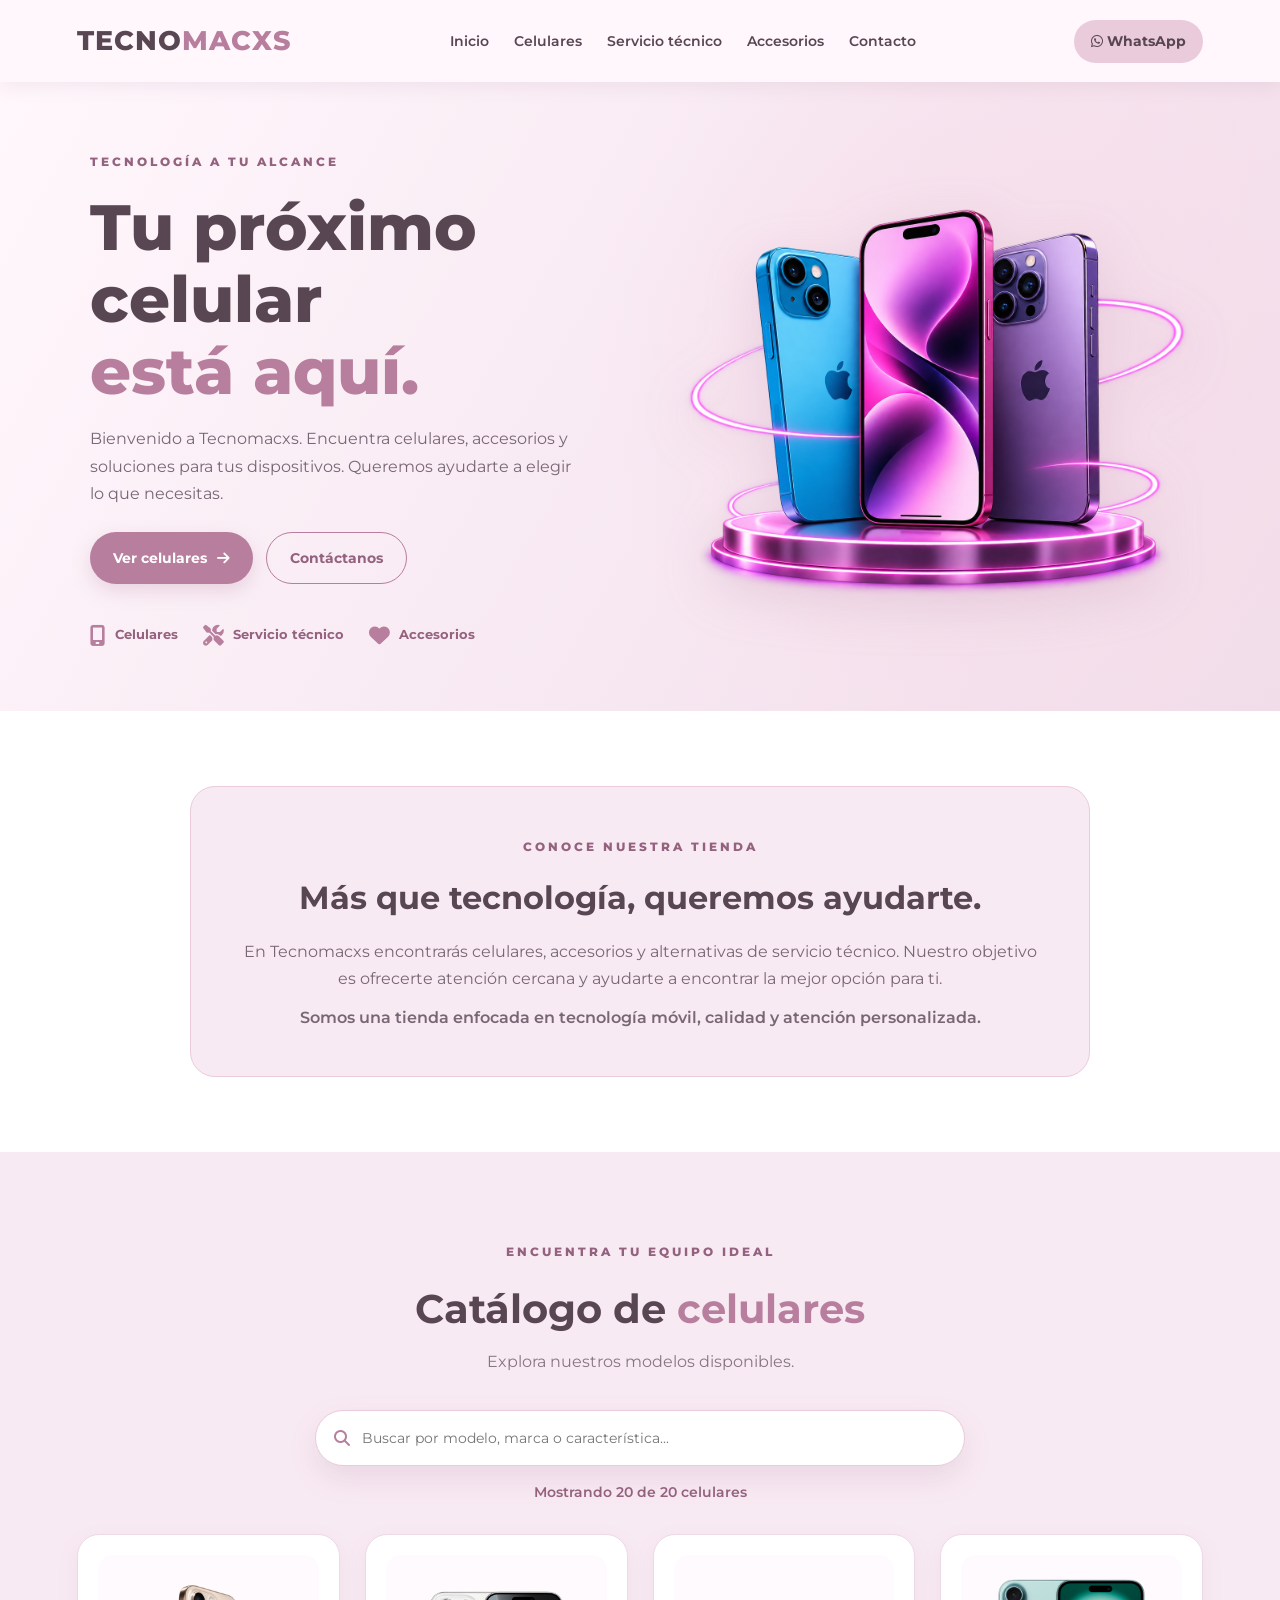
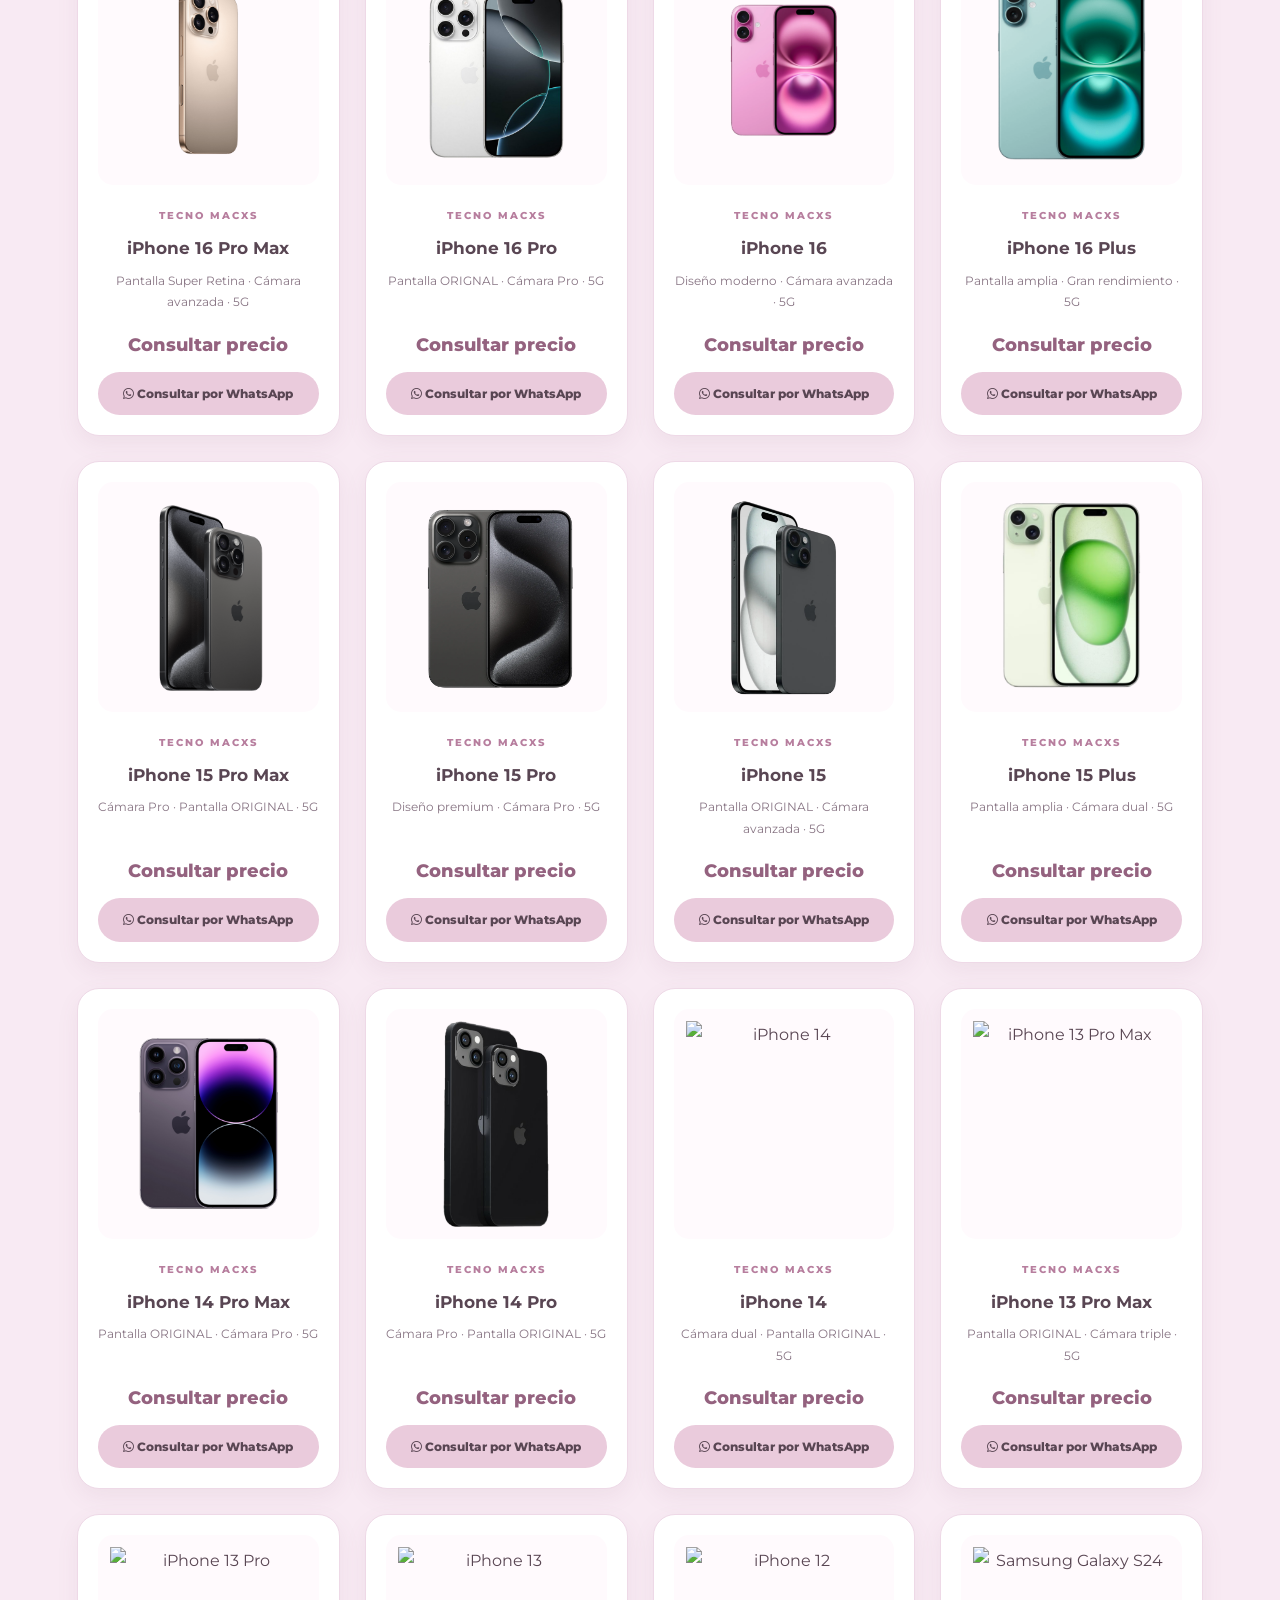
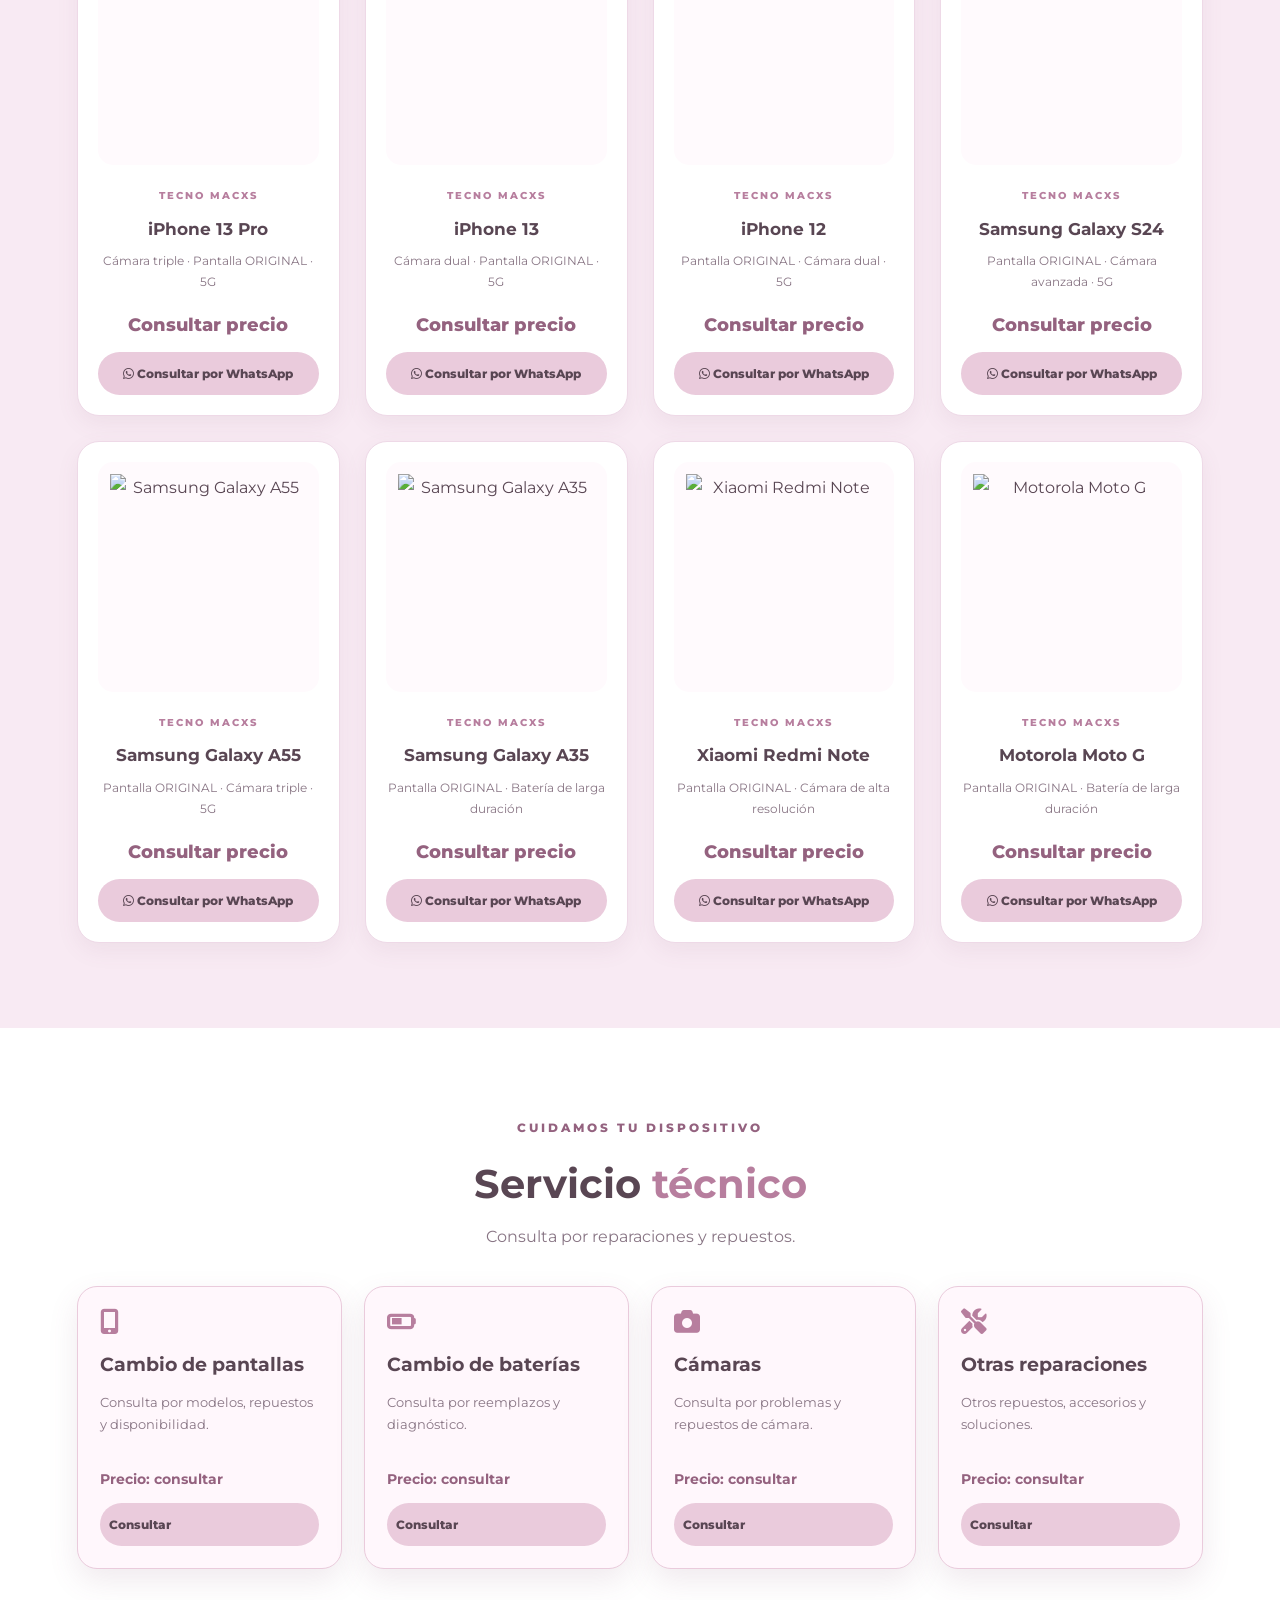
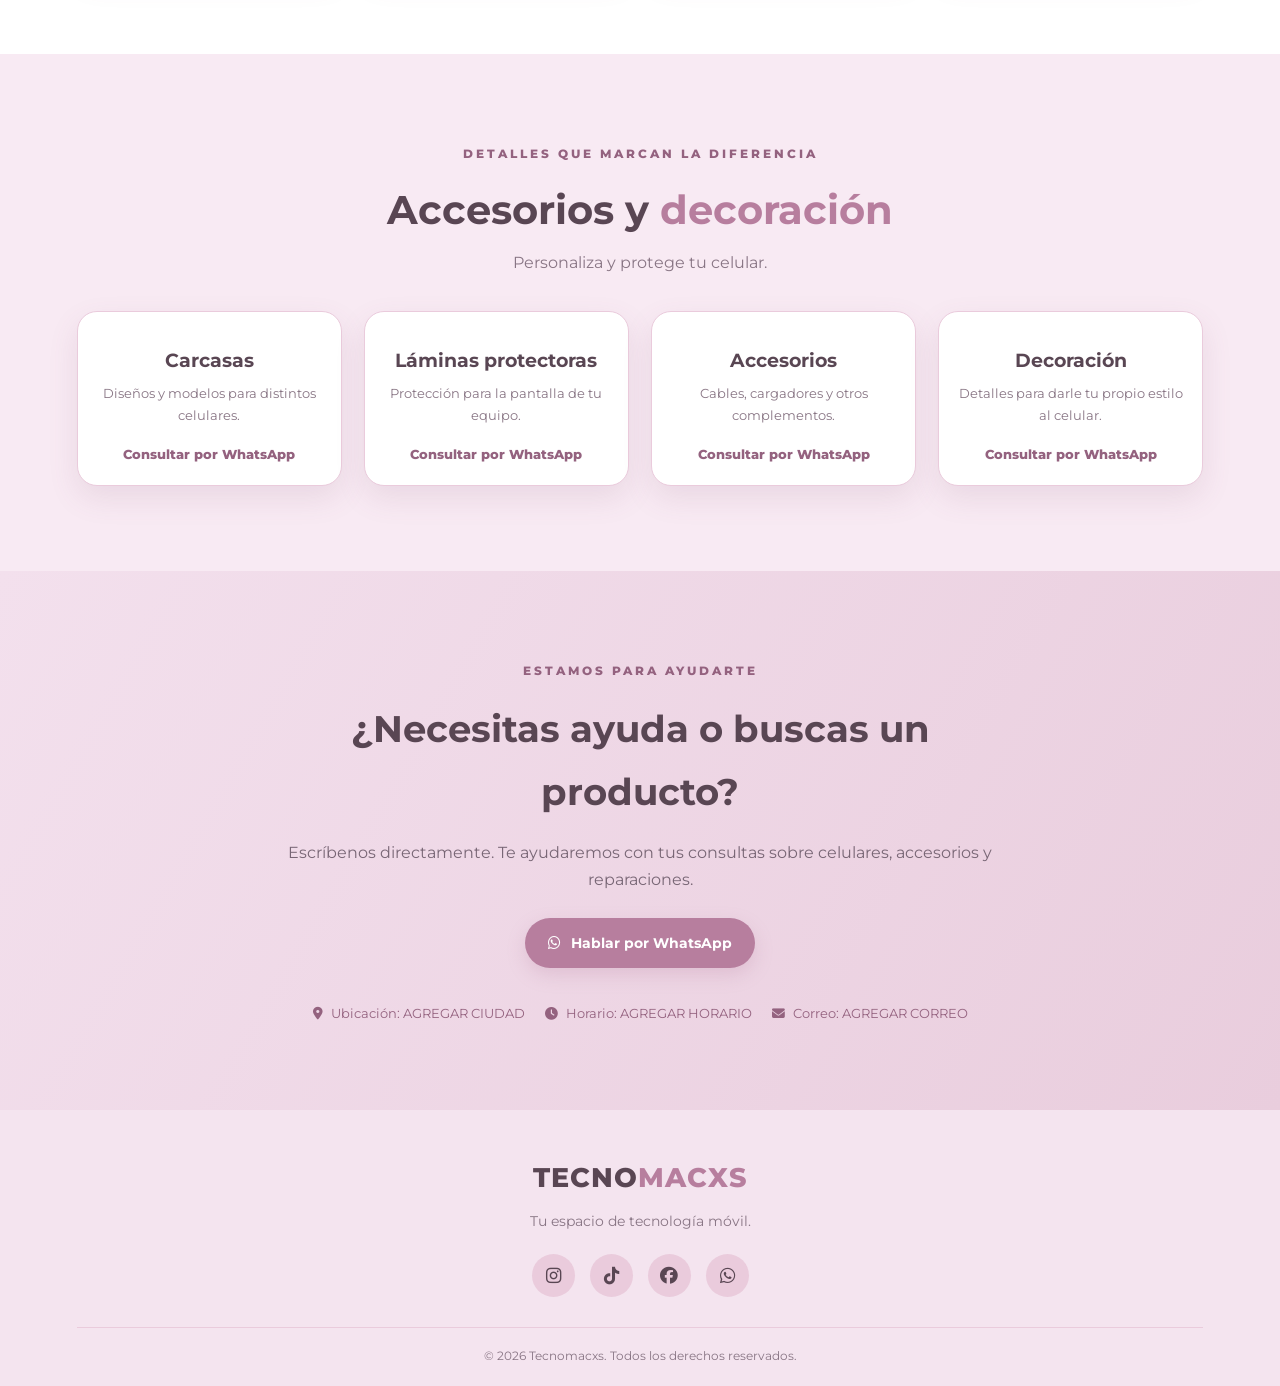
==== index.html @ b13b5d91 "Initial commit" ====
<!DOCTYPE html>
<html lang="es">
<head>
    <meta charset="UTF-8">
    <meta name="viewport" content="width=device-width, initial-scale=1.0">

    <title>Tecnomacxs | Tienda de celulares y accesorios</title>
    <meta name="description" content="Celulares, accesorios y servicio técnico en Tecnomacxs.">

    <!-- CSS -->
    <link rel="stylesheet" href="../css/index.css">

    <!-- Fuentes e iconos -->
    <link rel="preconnect" href="https://fonts.googleapis.com">
    <link rel="preconnect" href="https://fonts.gstatic.com" crossorigin>
    <link href="https://fonts.googleapis.com/css2?family=Montserrat:wght@400;500;600;700;800&display=swap" rel="stylesheet">

    <link rel="stylesheet" href="https://cdnjs.cloudflare.com/ajax/libs/font-awesome/6.5.2/css/all.min.css">
</head>

<body>

<!-- ================= NAVBAR ================= -->

<header class="navbar">
    <a href="#inicio" class="logo">TECNO<span>MACXS</span></a>

    <nav class="nav-links">
        <a href="#inicio">Inicio</a>
        <a href="#celulares">Celulares</a>
        <a href="#servicio">Servicio técnico</a>
        <a href="#accesorios">Accesorios</a>
        <a href="#contacto">Contacto</a>
    </nav>

    <a class="nav-whatsapp"
       href="https://wa.me/569XXXXXXXXX"
       target="_blank">
        <i class="fa-brands fa-whatsapp"></i>
        WhatsApp
    </a>
</header>


<!-- ================= PORTADA ================= -->

<main>
<section class="hero" id="inicio">

    <div class="hero-content">
        <span class="hero-tag">TECNOLOGÍA A TU ALCANCE</span>

        <h1>
            Tu próximo celular
            <span>está aquí.</span>
        </h1>

        <p>
            Bienvenido a Tecnomacxs. Encuentra celulares,
            accesorios y soluciones para tus dispositivos.
            Queremos ayudarte a elegir lo que necesitas.
        </p>

        <div class="hero-buttons">
            <a href="#celulares" class="btn-primary">
                Ver celulares
                <i class="fa-solid fa-arrow-right"></i>
            </a>

            <a href="#contacto" class="btn-secondary">
                Contáctanos
            </a>
        </div>

        <div class="hero-benefits">
            <div>
                <i class="fa-solid fa-mobile-screen"></i>
                <span>Celulares</span>
            </div>

            <div>
                <i class="fa-solid fa-screwdriver-wrench"></i>
                <span>Servicio técnico</span>
            </div>

            <div>
                <i class="fa-solid fa-heart"></i>
                <span>Accesorios</span>
            </div>
        </div>
    </div>

    <div class="hero-image">
        <img
            src="../img/celulares.escenario.png"
            alt="Celulares de Tecnomacxs"
            class="hero-phones"
        >
    </div>

</section>


<!-- ================= PRESENTACIÓN ================= -->

<section class="about-section">
    <div class="about-card">
        <span class="section-tag">CONOCE NUESTRA TIENDA</span>

        <h2>Más que tecnología, queremos ayudarte.</h2>

        <p>
            En Tecnomacxs encontrarás celulares, accesorios
            y alternativas de servicio técnico. Nuestro objetivo
            es ofrecerte atención cercana y ayudarte a encontrar
            la mejor opción para ti.
        </p>

        <p class="about-extra">
            <!-- Puedes reemplazar este texto por tu propia historia -->
            Somos una tienda enfocada en tecnología móvil,
            calidad y atención personalizada.
        </p>
    </div>
</section>


<!-- ================= CATÁLOGO DE CELULARES ================= -->

<section class="catalog-section" id="celulares">

    <div class="section-heading">
        <span class="section-tag">ENCUENTRA TU EQUIPO IDEAL</span>
        <h2>Catálogo de <strong>celulares</strong></h2>
        <p>Explora nuestros modelos disponibles.</p>
    </div>

    <!-- BUSCADOR -->
    <div class="search-container">
        <i class="fa-solid fa-magnifying-glass"></i>

        <input
            type="search"
            id="searchInput"
            placeholder="Buscar por modelo, marca o característica..."
            aria-label="Buscar celulares"
        >
    </div>

    <p class="results-text" id="resultsText">
        Mostrando nuestros celulares
    </p>

    <!-- AQUÍ SE CARGAN LOS 20 CELULARES -->
    <div class="product-grid" id="productGrid"></div>

    <p class="empty-message" id="emptyMessage" hidden>
        No encontramos ese modelo. Prueba con otra búsqueda.
    </p>

</section>


<!-- ================= SERVICIO TÉCNICO ================= -->

<section class="service-section" id="servicio">

    <div class="section-heading">
        <span class="section-tag">CUIDAMOS TU DISPOSITIVO</span>
        <h2>Servicio <strong>técnico</strong></h2>
        <p>Consulta por reparaciones y repuestos.</p>
    </div>

    <div class="service-grid">

        <article class="service-card">
            <img src="../img/servicio-pantalla.jpg"
                 alt="Cambio de pantalla"
                 onerror="this.style.display='none'">

            <div class="service-info">
                <i class="fa-solid fa-mobile-screen-button"></i>
                <h3>Cambio de pantallas</h3>
                <p>Consulta por modelos, repuestos y disponibilidad.</p>
                <strong>Precio: consultar</strong>
                <a href="https://wa.me/569XXXXXXXXX?text=Hola,%20quiero%20consultar%20por%20cambio%20de%20pantalla"
                   target="_blank" class="btn-buy">Consultar</a>
            </div>
        </article>

        <article class="service-card">
            <img src="../img/servicio-bateria.jpg"
                 alt="Cambio de batería"
                 onerror="this.style.display='none'">

            <div class="service-info">
                <i class="fa-solid fa-battery-half"></i>
                <h3>Cambio de baterías</h3>
                <p>Consulta por reemplazos y diagnóstico.</p>
                <strong>Precio: consultar</strong>
                <a href="https://wa.me/569XXXXXXXXX?text=Hola,%20quiero%20consultar%20por%20una%20bateria"
                   target="_blank" class="btn-buy">Consultar</a>
            </div>
        </article>

        <article class="service-card">
            <img src="../img/servicio-camara.jpg"
                 alt="Reparación de cámara"
                 onerror="this.style.display='none'">

            <div class="service-info">
                <i class="fa-solid fa-camera"></i>
                <h3>Cámaras</h3>
                <p>Consulta por problemas y repuestos de cámara.</p>
                <strong>Precio: consultar</strong>
                <a href="https://wa.me/569XXXXXXXXX?text=Hola,%20quiero%20consultar%20por%20la%20camara"
                   target="_blank" class="btn-buy">Consultar</a>
            </div>
        </article>

        <article class="service-card">
            <img src="../img/servicio-reparacion.jpg"
                 alt="Otros servicios técnicos"
                 onerror="this.style.display='none'">

            <div class="service-info">
                <i class="fa-solid fa-screwdriver-wrench"></i>
                <h3>Otras reparaciones</h3>
                <p>Otros repuestos, accesorios y soluciones.</p>
                <strong>Precio: consultar</strong>
                <a href="https://wa.me/569XXXXXXXXX?text=Hola,%20quiero%20consultar%20por%20una%20reparacion"
                   target="_blank" class="btn-buy">Consultar</a>
            </div>
        </article>

    </div>
</section>


<!-- ================= ACCESORIOS ================= -->

<section class="accessory-section" id="accesorios">

    <div class="section-heading">
        <span class="section-tag">DETALLES QUE MARCAN LA DIFERENCIA</span>
        <h2>Accesorios y <strong>decoración</strong></h2>
        <p>Personaliza y protege tu celular.</p>
    </div>

    <div class="accessory-grid">

        <article class="accessory-card">
            <img src="../img/carcasas.jpg"
                 alt="Carcasas para celulares"
                 onerror="this.style.display='none'">
            <h3>Carcasas</h3>
            <p>Diseños y modelos para distintos celulares.</p>
            <a href="https://wa.me/569XXXXXXXXX?text=Hola,%20quiero%20ver%20carcasas"
               target="_blank">Consultar por WhatsApp</a>
        </article>

        <article class="accessory-card">
            <img src="../img/laminas.jpg"
                 alt="Láminas protectoras"
                 onerror="this.style.display='none'">
            <h3>Láminas protectoras</h3>
            <p>Protección para la pantalla de tu equipo.</p>
            <a href="https://wa.me/569XXXXXXXXX?text=Hola,%20quiero%20ver%20laminas"
               target="_blank">Consultar por WhatsApp</a>
        </article>

        <article class="accessory-card">
            <img src="../img/accesorios.jpg"
                 alt="Accesorios para celulares"
                 onerror="this.style.display='none'">
            <h3>Accesorios</h3>
            <p>Cables, cargadores y otros complementos.</p>
            <a href="https://wa.me/569XXXXXXXXX?text=Hola,%20quiero%20ver%20accesorios"
               target="_blank">Consultar por WhatsApp</a>
        </article>

        <article class="accessory-card">
            <img src="../img/decoracion.jpg"
                 alt="Decoración para celulares"
                 onerror="this.style.display='none'">
            <h3>Decoración</h3>
            <p>Detalles para darle tu propio estilo al celular.</p>
            <a href="https://wa.me/569XXXXXXXXX?text=Hola,%20quiero%20ver%20decoraciones"
               target="_blank">Consultar por WhatsApp</a>
        </article>

    </div>
</section>


<!-- ================= CONTACTO ================= -->

<section class="contact-section" id="contacto">

    <div class="contact-content">
        <span class="section-tag">ESTAMOS PARA AYUDARTE</span>

        <h2>¿Necesitas ayuda o buscas un producto?</h2>

        <p>
            Escríbenos directamente. Te ayudaremos con tus
            consultas sobre celulares, accesorios y reparaciones.
        </p>

        <a href="https://wa.me/569XXXXXXXXX"
           target="_blank" class="btn-primary">
            <i class="fa-brands fa-whatsapp"></i>
            Hablar por WhatsApp
        </a>

        <div class="business-data">
            <p><i class="fa-solid fa-location-dot"></i> Ubicación: AGREGAR CIUDAD</p>
            <p><i class="fa-solid fa-clock"></i> Horario: AGREGAR HORARIO</p>
            <p><i class="fa-solid fa-envelope"></i> Correo: AGREGAR CORREO</p>
        </div>
    </div>

</section>

</main>


<!-- ================= FOOTER ================= -->

<footer class="footer">

    <a href="#inicio" class="footer-logo">TECNO<span>MACXS</span></a>

    <p>Tu espacio de tecnología móvil.</p>

    <div class="social-links">

        <!-- Reemplaza los # con tus enlaces reales -->

        <a href="#" target="_blank" aria-label="Instagram">
            <i class="fa-brands fa-instagram"></i>
        </a>

        <a href="#" target="_blank" aria-label="TikTok">
            <i class="fa-brands fa-tiktok"></i>
        </a>

        <a href="#" target="_blank" aria-label="Facebook">
            <i class="fa-brands fa-facebook"></i>
        </a>

        <a href="https://wa.me/569XXXXXXXXX"
           target="_blank" aria-label="WhatsApp">
            <i class="fa-brands fa-whatsapp"></i>
        </a>

    </div>

    <div class="footer-bottom">
        © 2026 Tecnomacxs. Todos los derechos reservados.
    </div>

</footer>


<!-- ================= DATOS Y BUSCADOR ================= -->

<script>
    /*
      EDITA TUS PRODUCTOS AQUÍ.
      Para cada celular cambia modelo, precio, especificaciones
      e imagen. La imagen debe estar guardada dentro de img.
    */

    const whatsapp = "569XXXXXXXXX";

    const celulares = [
        { modelo: "iPhone 16 Pro Max", precio: "Consultar precio", specs: "Pantalla Super Retina · Cámara avanzada · 5G", imagen: "16promax.png" },
        { modelo: "iPhone 16 Pro", precio: "Consultar precio", specs: "Pantalla ORIGNAL · Cámara Pro · 5G", imagen: "iphone16pro.png" },
        { modelo: "iPhone 16", precio: "Consultar precio", specs: "Diseño moderno · Cámara avanzada · 5G", imagen: "ione16.png" },
        { modelo: "iPhone 16 Plus", precio: "Consultar precio", specs: "Pantalla amplia · Gran rendimiento · 5G", imagen: "iphone167pluss.png" },
        { modelo: "iPhone 15 Pro Max", precio: "Consultar precio", specs: "Cámara Pro · Pantalla ORIGINAL · 5G", imagen: "ion15promax.png" },
        { modelo: "iPhone 15 Pro", precio: "Consultar precio", specs: "Diseño premium · Cámara Pro · 5G", imagen: "iiio15pro.png" },
        { modelo: "iPhone 15", precio: "Consultar precio", specs: "Pantalla ORIGINAL · Cámara avanzada · 5G", imagen: "ion15.png" },
        { modelo: "iPhone 15 Plus", precio: "Consultar precio", specs: "Pantalla amplia · Cámara dual · 5G", imagen: "ion15plus.png" },
        { modelo: "iPhone 14 Pro Max", precio: "Consultar precio", specs: "Pantalla ORIGINAL · Cámara Pro · 5G", imagen: "ion14promax.png" },
        { modelo: "iPhone 14 Pro", precio: "Consultar precio", specs: "Cámara Pro · Pantalla ORIGINAL · 5G", imagen: "ionn14pro.png" },
        { modelo: "iPhone 14", precio: "Consultar precio", specs: "Cámara dual · Pantalla ORIGINAL · 5G", imagen: "iphone14.png" },
        { modelo: "iPhone 13 Pro Max", precio: "Consultar precio", specs: "Pantalla ORIGINAL · Cámara triple · 5G", imagen: "iphone-rosa.png" },
        { modelo: "iPhone 13 Pro", precio: "Consultar precio", specs: "Cámara triple · Pantalla ORIGINAL · 5G", imagen: "iphone-azul.png" },
        { modelo: "iPhone 13", precio: "Consultar precio", specs: "Cámara dual · Pantalla ORIGINAL · 5G", imagen: "iphone-morado.png" },
        { modelo: "iPhone 12", precio: "Consultar precio", specs: "Pantalla ORIGINAL · Cámara dual · 5G", imagen: "iphone-rosa.png" },
        { modelo: "Samsung Galaxy S24", precio: "Consultar precio", specs: "Pantalla ORIGINAL · Cámara avanzada · 5G", imagen: "iphone-azul.png" },
        { modelo: "Samsung Galaxy A55", precio: "Consultar precio", specs: "Pantalla ORIGINAL · Cámara triple · 5G", imagen: "iphone-morado.png" },
        { modelo: "Samsung Galaxy A35", precio: "Consultar precio", specs: "Pantalla ORIGINAL · Batería de larga duración", imagen: "iphone-rosa.png" },
        { modelo: "Xiaomi Redmi Note", precio: "Consultar precio", specs: "Pantalla ORIGINAL · Cámara de alta resolución", imagen: "iphone-azul.png" },
        { modelo: "Motorola Moto G", precio: "Consultar precio", specs: "Pantalla ORIGINAL · Batería de larga duración", imagen: "iphone-morado.png" }
    ];

    const productGrid = document.getElementById("productGrid");
    const searchInput = document.getElementById("searchInput");
    const resultsText = document.getElementById("resultsText");
    const emptyMessage = document.getElementById("emptyMessage");

    function mostrarCelulares(lista) {
        productGrid.innerHTML = "";

        lista.forEach(celular => {
            const mensaje = encodeURIComponent(
                "Hola, quiero consultar por el " + celular.modelo
            );

            const tarjeta = document.createElement("article");
            tarjeta.className = "product-card";

            tarjeta.innerHTML = `
                <div class="product-image">
                    <img src="../img/${celular.imagen}"
                         alt="${celular.modelo}"
                         loading="lazy">
                </div>

                <div class="product-info">
                    <span class="product-label">TECNO MACXS</span>
                    <h3>${celular.modelo}</h3>
                    <p class="specs">${celular.specs}</p>
                    <p class="price">${celular.precio}</p>

                    <a class="btn-buy"
                       href="https://wa.me/${whatsapp}?text=${mensaje}"
                       target="_blank">
                       <i class="fa-brands fa-whatsapp"></i>
                       Consultar por WhatsApp
                    </a>
                </div>
            `;

            productGrid.appendChild(tarjeta);
        });

        resultsText.textContent =
            "Mostrando " + lista.length + " de " + celulares.length + " celulares";

        emptyMessage.hidden = lista.length !== 0;
    }

    searchInput.addEventListener("input", function () {
        const busqueda = this.value
            .toLowerCase()
            .normalize("NFD")
            .replace(/[\u0300-\u036f]/g, "");

        const filtrados = celulares.filter(celular => {
            const texto = (
                celular.modelo + " " +
                celular.specs
            ).toLowerCase().normalize("NFD")
             .replace(/[\u0300-\u036f]/g, "");

            return texto.includes(busqueda);
        });

        mostrarCelulares(filtrados);
    });

    mostrarCelulares(celulares);
</script>

</body>
</html>
---- css/index.css ----
/* ==========================================
   TECNOMACXS - DISEÑO GENERAL
========================================== */

:root {
    --rosa-claro: #fff7fc;
    --rosa-fondo: #f8eaf3;
    --rosa-medio: #eacbdc;
    --rosa-mauve: #d9b2cb;
    --rosa-oscuro: #b77e9e;
    --malva: #94627f;
    --texto: #594653;
    --blanco: #ffffff;
    --sombra: 0 12px 30px rgba(130, 83, 112, 0.12);
}

* {
    margin: 0;
    padding: 0;
    box-sizing: border-box;
}

html {
    scroll-behavior: smooth;
}

body {
    font-family: 'Montserrat', sans-serif;
    background: var(--rosa-claro);
    color: var(--texto);
    line-height: 1.7;
    overflow-x: hidden;
}

a {
    text-decoration: none;
}

img {
    max-width: 100%;
}


/* ==========================================
   BARRA DE NAVEGACIÓN
========================================== */

.navbar {
    width: 100%;
    padding: 18px 6%;
    display: flex;
    justify-content: space-between;
    align-items: center;
    gap: 25px;

    background: rgba(255, 247, 252, 0.96);
    position: sticky;
    top: 0;
    z-index: 1000;

    box-shadow: 0 3px 18px rgba(130, 83, 112, 0.10);
}

.logo,
.footer-logo {
    color: var(--texto);
    font-size: 1.7rem;
    font-weight: 800;
    letter-spacing: 1px;
}

.logo span,
.footer-logo span {
    color: var(--rosa-oscuro);
}

.nav-links {
    display: flex;
    align-items: center;
    gap: 25px;
}

.nav-links a {
    color: var(--texto);
    font-size: 0.85rem;
    font-weight: 600;
    transition: 0.3s;
}

.nav-links a:hover {
    color: var(--rosa-oscuro);
}

.nav-whatsapp {
    background: var(--rosa-medio);
    color: var(--texto);
    padding: 10px 17px;
    border-radius: 30px;
    font-weight: 700;
    font-size: 0.85rem;
    transition: 0.3s;
}

.nav-whatsapp:hover {
    background: var(--rosa-oscuro);
    color: white;
    transform: translateY(-3px);
}


/* ==========================================
   PORTADA
========================================== */

.hero {
    min-height: 620px;
    padding: 65px 7%;

    display: flex;
    justify-content: space-between;
    align-items: center;
    gap: 30px;

    background:
        radial-gradient(circle at 80% 45%, #f5dce9, transparent 40%),
        linear-gradient(120deg, #fff7fc, #f1dce9);

    overflow: hidden;
}

.hero-content {
    max-width: 540px;
    flex: 1;
    position: relative;
    z-index: 2;
}

.hero-tag,
.section-tag {
    color: var(--malva);
    font-size: 0.75rem;
    font-weight: 800;
    letter-spacing: 3px;
}

.hero-content h1 {
    margin: 18px 0;
    color: var(--texto);
    font-size: clamp(2.7rem, 5vw, 4.5rem);
    line-height: 1.12;
    font-weight: 800;
}

.hero-content h1 span {
    display: block;
    color: var(--rosa-oscuro);
}

.hero-content > p {
    max-width: 490px;
    color: #786675;
    font-size: 1rem;
    margin-bottom: 25px;
}

.hero-buttons {
    display: flex;
    flex-wrap: wrap;
    gap: 13px;
}

.btn-primary,
.btn-secondary {
    display: inline-flex;
    justify-content: center;
    align-items: center;
    gap: 10px;

    padding: 13px 23px;
    border-radius: 30px;

    font-size: 0.9rem;
    font-weight: 700;
    transition: 0.3s;
}

.btn-primary {
    color: white;
    background: var(--rosa-oscuro);
    box-shadow: 0 7px 18px rgba(183, 126, 158, 0.25);
}

.btn-primary:hover {
    background: var(--malva);
    transform: translateY(-4px);
}

.btn-secondary {
    color: var(--malva);
    border: 1px solid var(--rosa-oscuro);
    background: transparent;
}

.btn-secondary:hover {
    background: var(--rosa-medio);
    transform: translateY(-4px);
}

.hero-benefits {
    display: flex;
    flex-wrap: wrap;
    gap: 25px;
    margin-top: 40px;
}

.hero-benefits div {
    display: flex;
    align-items: center;
    gap: 9px;
    color: var(--malva);
    font-size: 0.8rem;
    font-weight: 700;
}

.hero-benefits i {
    font-size: 1.3rem;
    color: var(--rosa-oscuro);
}

.hero-image {
    width: 50%;
    max-width: 650px;
    flex: 1;

    display: flex;
    justify-content: center;
    align-items: center;
}

.hero-phones {
    width: 115%;
    max-width: 680px;
    height: auto;
    object-fit: contain;

    filter: drop-shadow(0 15px 25px rgba(183, 126, 158, 0.22));

    animation: aparecer 2s ease, flotar 5s ease-in-out infinite;
    transition: transform 1s ease;
}

.hero-phones:hover {
    transform: scale(1.04) rotate(-1deg);
}

@keyframes aparecer {
    from {
        opacity: 0;
        transform: translateY(25px);
    }
    to {
        opacity: 1;
        transform: translateY(0);
    }
}

@keyframes flotar {
    0%, 100% {
        translate: 0 0;
    }
    50% {
        translate: 0 -1px;
    }
}


/* ==========================================
   PRESENTACIÓN
========================================== */

.about-section {
    padding: 75px 8%;
    background: white;
}

.about-card {
    max-width: 900px;
    margin: auto;
    padding: 45px;
    text-align: center;

    background: var(--rosa-fondo);
    border-radius: 25px;
    border: 1px solid var(--rosa-medio);
}

.about-card h2 {
    margin: 12px 0;
    font-size: 2rem;
    color: var(--texto);
}

.about-card p {
    color: #786675;
    margin-top: 12px;
}

.about-extra {
    font-weight: 600;
}


/* ==========================================
   ENCABEZADOS DE SECCIÓN
========================================== */

.section-heading {
    text-align: center;
    margin-bottom: 35px;
}

.section-heading h2 {
    margin-top: 10px;
    font-size: 2.5rem;
    color: var(--texto);
}

.section-heading h2 strong {
    color: var(--rosa-oscuro);
}

.section-heading p {
    color: #887584;
    margin-top: 5px;
}


/* ==========================================
   CATÁLOGO Y BUSCADOR
========================================== */

.catalog-section {
    padding: 85px 6%;
    background: var(--rosa-fondo);
}

.search-container {
    max-width: 650px;
    margin: 0 auto 15px;
    padding: 5px 18px;

    display: flex;
    align-items: center;
    gap: 12px;

    background: white;
    border: 1px solid var(--rosa-medio);
    border-radius: 35px;
    box-shadow: var(--sombra);
}

.search-container i {
    color: var(--rosa-oscuro);
}

.search-container input {
    width: 100%;
    padding: 13px 0;
    border: none;
    outline: none;
    background: transparent;

    color: var(--texto);
    font-family: inherit;
    font-size: 0.9rem;
}

.results-text {
    text-align: center;
    margin: 15px 0 30px;
    color: var(--malva);
    font-size: 0.85rem;
    font-weight: 600;
}

.product-grid {
    display: grid;
    grid-template-columns: repeat(4, minmax(0, 1fr));
    gap: 25px;
}

.product-card {
    position: relative;
    padding: 20px;

    background: white;
    border: 1px solid #eed9e7;
    border-radius: 22px;

    text-align: center;
    overflow: hidden;

    box-shadow: 0 8px 22px rgba(130, 83, 112, 0.08);
    transition: transform 0.35s, box-shadow 0.35s;
}

.product-card:hover {
    transform: translateY(-9px);
    box-shadow: 0 17px 32px rgba(130, 83, 112, 0.17);
}

.product-image {
    height: 230px;
    display: flex;
    justify-content: center;
    align-items: center;
    margin-bottom: 15px;
    overflow: hidden;
    border-radius: 15px;
    background: #fffafd;
}

.product-image img {
    width: 100%;
    height: 100%;
    object-fit: contain;
    padding: 12px;
    transition: transform 0.5s ease;
}

.product-card:hover .product-image img {
    transform: scale(1.12) rotate(2deg);
}

.product-label {
    display: inline-block;
    color: var(--rosa-oscuro);
    font-size: 0.65rem;
    font-weight: 800;
    letter-spacing: 2px;
}

.product-info h3 {
    color: var(--texto);
    font-size: 1.05rem;
    margin: 7px 0;
}

.specs {
    min-height: 48px;
    color: #887584;
    font-size: 0.78rem;
}

.price {
    margin: 12px 0;
    color: var(--malva);
    font-size: 1.1rem;
    font-weight: 800;
}

.btn-buy {
    display: block;
    width: 100%;
    padding: 11px 9px;

    background: var(--rosa-medio);
    color: var(--texto);

    border-radius: 25px;
    font-size: 0.78rem;
    font-weight: 800;

    transition: 0.3s;
}

.btn-buy:hover {
    background: var(--rosa-oscuro);
    color: white;
}

.empty-message {
    text-align: center;
    padding: 30px;
    color: var(--malva);
    font-weight: 600;
}


/* ==========================================
   SERVICIO TÉCNICO
========================================== */

.service-section {
    padding: 85px 6%;
    background: white;
}

.service-grid {
    display: grid;
    grid-template-columns: repeat(4, minmax(0, 1fr));
    gap: 22px;
}

.service-card {
    background: var(--rosa-claro);
    border: 1px solid var(--rosa-medio);
    border-radius: 20px;
    overflow: hidden;
    box-shadow: var(--sombra);
    transition: 0.3s;
}

.service-card:hover {
    transform: translateY(-7px);
}

.service-card > img {
    width: 100%;
    height: 175px;
    object-fit: cover;
    background: var(--rosa-fondo);
}

.service-info {
    padding: 22px;
}

.service-info > i {
    color: var(--rosa-oscuro);
    font-size: 1.6rem;
}

.service-info h3 {
    color: var(--texto);
    margin: 10px 0;
}

.service-info p {
    color: #887584;
    font-size: 0.82rem;
    min-height: 65px;
}

.service-info strong {
    display: block;
    color: var(--malva);
    margin: 12px 0;
    font-size: 0.85rem;
}


/* ==========================================
   ACCESORIOS
========================================== */

.accessory-section {
    padding: 85px 6%;
    background: var(--rosa-fondo);
}

.accessory-grid {
    display: grid;
    grid-template-columns: repeat(4, minmax(0, 1fr));
    gap: 22px;
}

.accessory-card {
    padding: 18px;
    text-align: center;
    background: white;
    border: 1px solid var(--rosa-medio);
    border-radius: 20px;
    box-shadow: var(--sombra);
    transition: 0.3s;
}

.accessory-card:hover {
    transform: translateY(-7px);
}

.accessory-card img {
    width: 100%;
    height: 190px;
    object-fit: contain;
    border-radius: 14px;
    background: #fffafd;
}

.accessory-card h3 {
    margin: 15px 0 5px;
    color: var(--texto);
}

.accessory-card p {
    min-height: 50px;
    color: #887584;
    font-size: 0.82rem;
}

.accessory-card a {
    display: inline-block;
    margin-top: 12px;
    color: var(--malva);
    font-size: 0.8rem;
    font-weight: 800;
}

.accessory-card a:hover {
    color: var(--rosa-oscuro);
}


/* ==========================================
   CONTACTO
========================================== */

.contact-section {
    padding: 85px 7%;
    text-align: center;
    background: linear-gradient(120deg, #f3e0ed, #e9cddd);
}

.contact-content {
    max-width: 750px;
    margin: auto;
}

.contact-content h2 {
    margin: 15px 0;
    color: var(--texto);
    font-size: 2.3rem;
}

.contact-content > p {
    color: #786675;
    margin-bottom: 25px;
}

.business-data {
    margin-top: 35px;
    display: flex;
    justify-content: center;
    flex-wrap: wrap;
    gap: 20px;
}

.business-data p {
    font-size: 0.8rem;
    color: var(--malva);
}

.business-data i {
    margin-right: 5px;
}


/* ==========================================
   PIE DE PÁGINA
========================================== */

.footer {
    padding: 45px 6% 20px;
    text-align: center;
    background: #f4e4ef;
}

.footer > p {
    margin: 8px 0 20px;
    color: #887584;
    font-size: 0.9rem;
}

.social-links {
    display: flex;
    justify-content: center;
    gap: 15px;
}

.social-links a {
    width: 43px;
    height: 43px;
    display: flex;
    justify-content: center;
    align-items: center;

    border-radius: 50%;
    background: var(--rosa-medio);
    color: var(--texto);
    font-size: 1.1rem;
    transition: 0.3s;
}

.social-links a:hover {
    background: var(--rosa-oscuro);
    color: white;
    transform: translateY(-5px);
}

.footer-bottom {
    margin-top: 30px;
    padding-top: 18px;
    border-top: 1px solid var(--rosa-medio);
    color: #887584;
    font-size: 0.75rem;
}


/* ==========================================
   TABLETS
========================================== */

@media (max-width: 1050px) {
    .navbar {
        flex-wrap: wrap;
    }

    .nav-links {
        gap: 14px;
    }

    .product-grid,
    .service-grid,
    .accessory-grid {
        grid-template-columns: repeat(2, minmax(0, 1fr));
    }

    .hero {
        padding: 55px 5%;
    }

    .hero-content h1 {
        font-size: 3rem;
    }
}


/* ==========================================
   CELULARES
========================================== */

@media (max-width: 650px) {
    .navbar {
        flex-direction: column;
        padding: 17px 4%;
        gap: 13px;
    }

    .nav-links {
        justify-content: center;
        flex-wrap: wrap;
        gap: 12px;
    }

    .nav-links a {
        font-size: 0.72rem;
    }

    .nav-whatsapp {
        font-size: 0.78rem;
    }

    .hero {
        flex-direction: column;
        text-align: center;
        padding: 50px 6% 30px;
    }

    .hero-content {
        width: 100%;
    }

    .hero-content h1 {
        font-size: 2.7rem;
    }

    .hero-buttons,
    .hero-benefits {
        justify-content: center;
    }

    .hero-benefits {
        gap: 15px;
    }

    .hero-benefits div {
        font-size: 0.7rem;
    }

    .hero-image {
        width: 100%;
    }

    .hero-phones {
        width: 115%;
        max-width: 480px;
    }

    .about-section,
    .catalog-section,
    .service-section,
    .accessory-section,
    .contact-section {
        padding: 55px 5%;
    }

    .about-card {
        padding: 28px 18px;
    }

    .about-card h2 {
        font-size: 1.6rem;
    }

    .section-heading h2 {
        font-size: 2rem;
    }

    .product-grid,
    .service-grid,
    .accessory-grid {
        grid-template-columns: 1fr;
        gap: 20px;
    }

    .product-card,
    .service-card,
    .accessory-card {
        max-width: 420px;
        width: 100%;
        margin: auto;
    }

    .product-image {
        height: 250px;
    }

    .contact-content h2 {
        font-size: 1.8rem;
    }

    .business-data {
        flex-direction: column;
        gap: 10px;
    }
}


/* ==========================================
   ACCESIBILIDAD: MENOS MOVIMIENTO
========================================== */

@media (prefers-reduced-motion: reduce) {
    *,
    *::before,
    *::after {
        animation-duration: 0.01ms !important;
        transition-duration: 0.01ms !important;
        scroll-behavior: auto !important;
    }
}
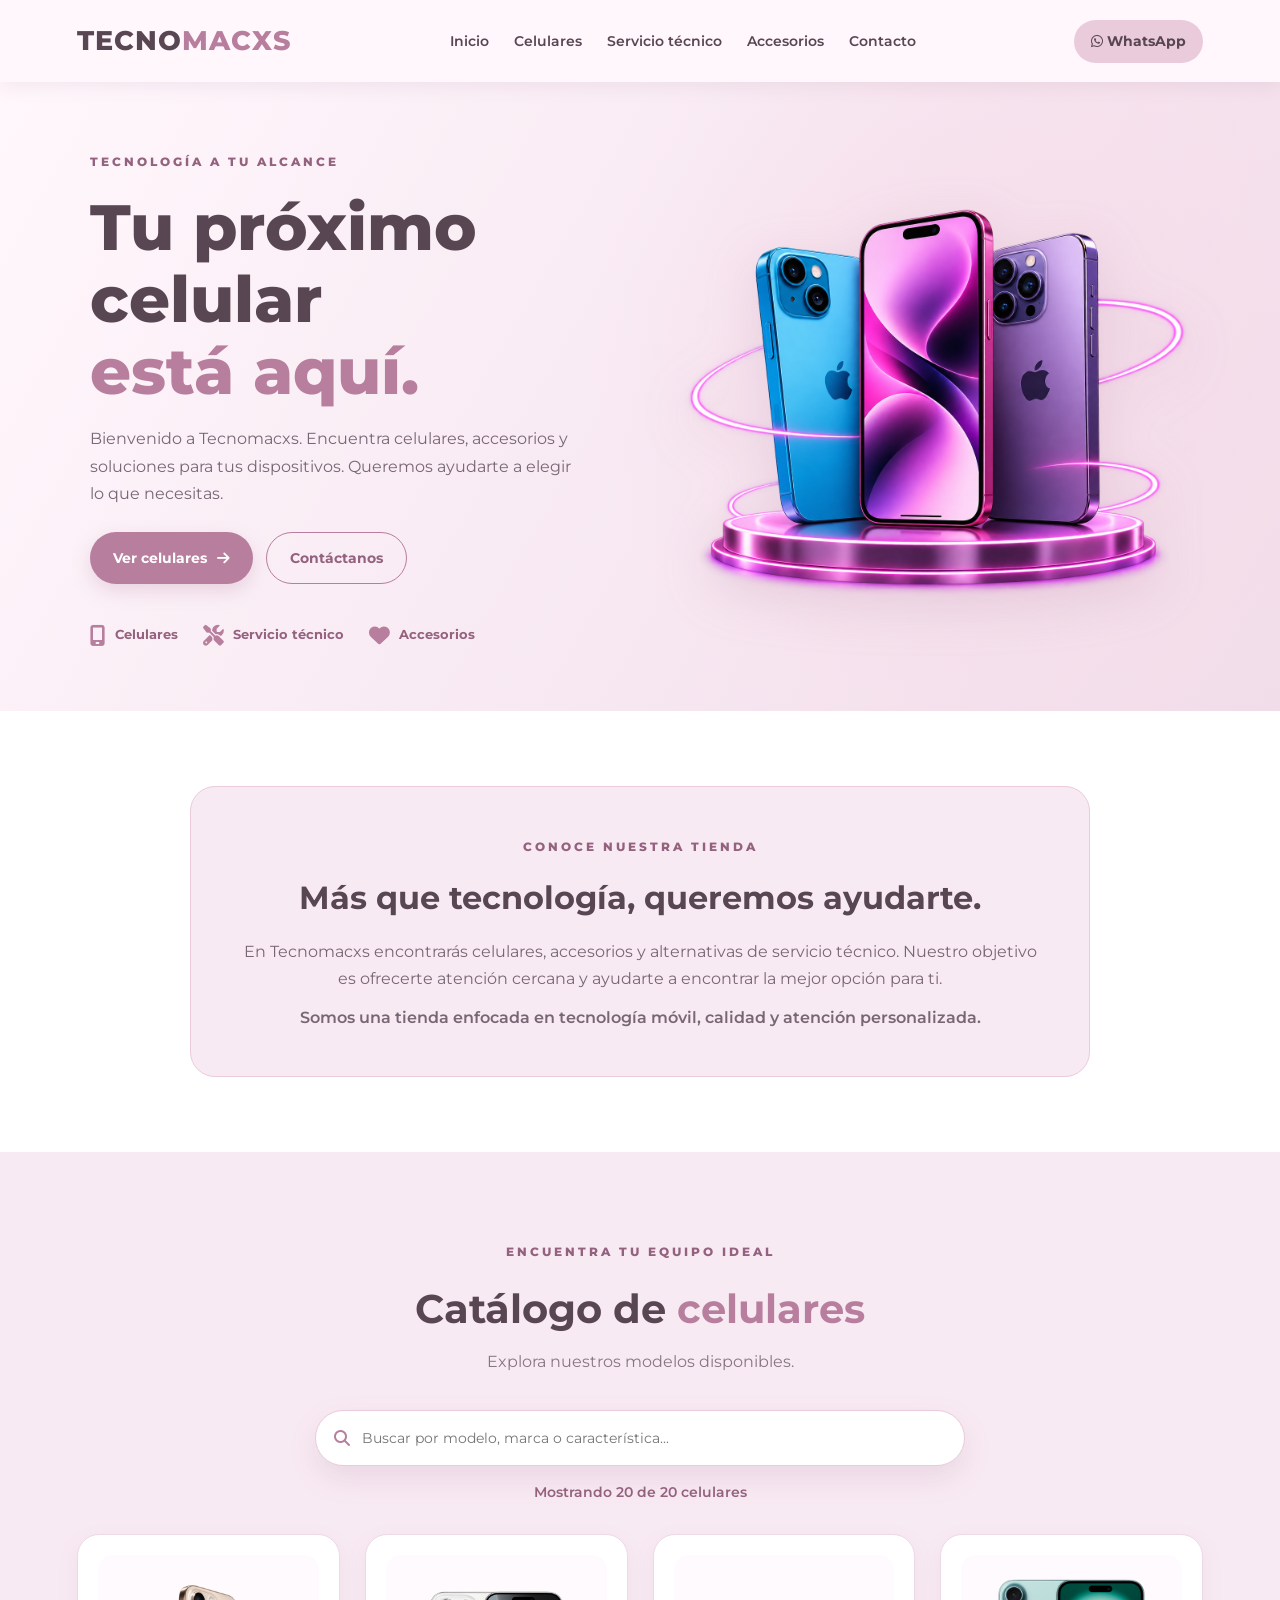
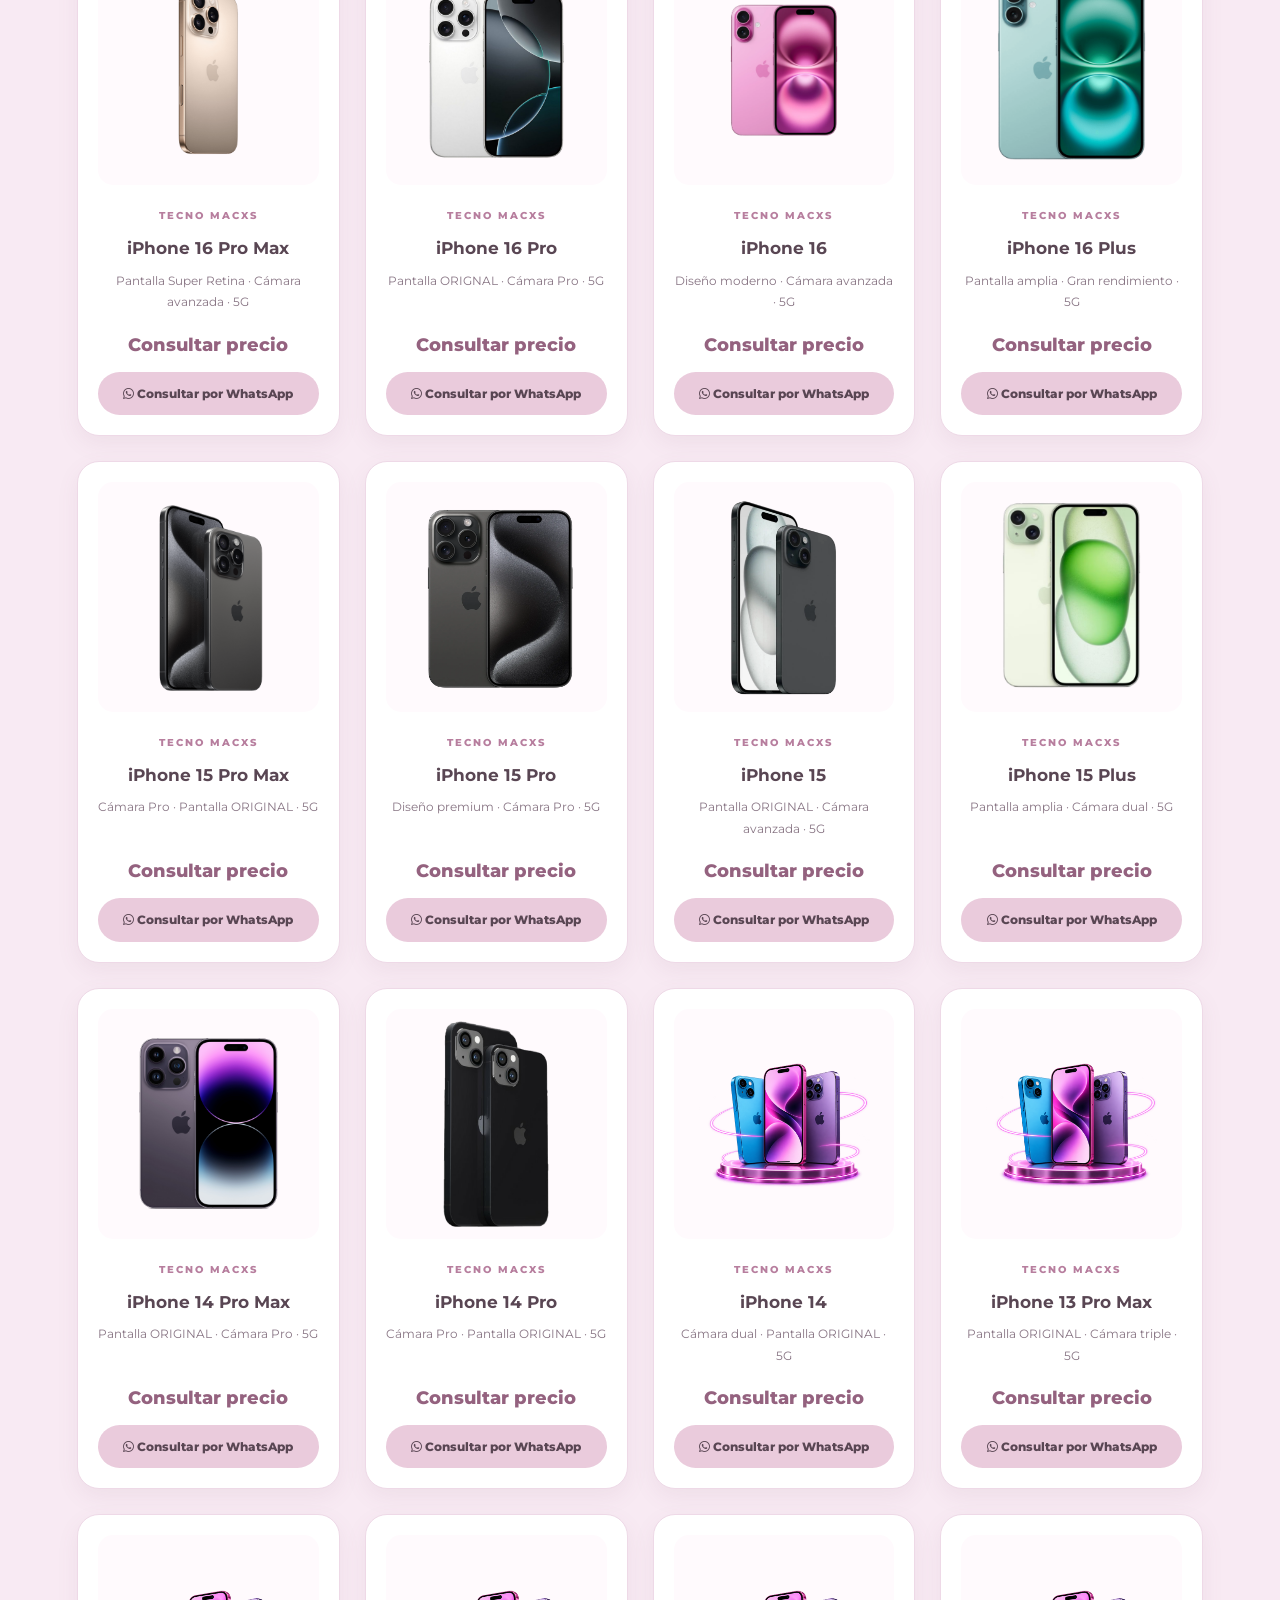
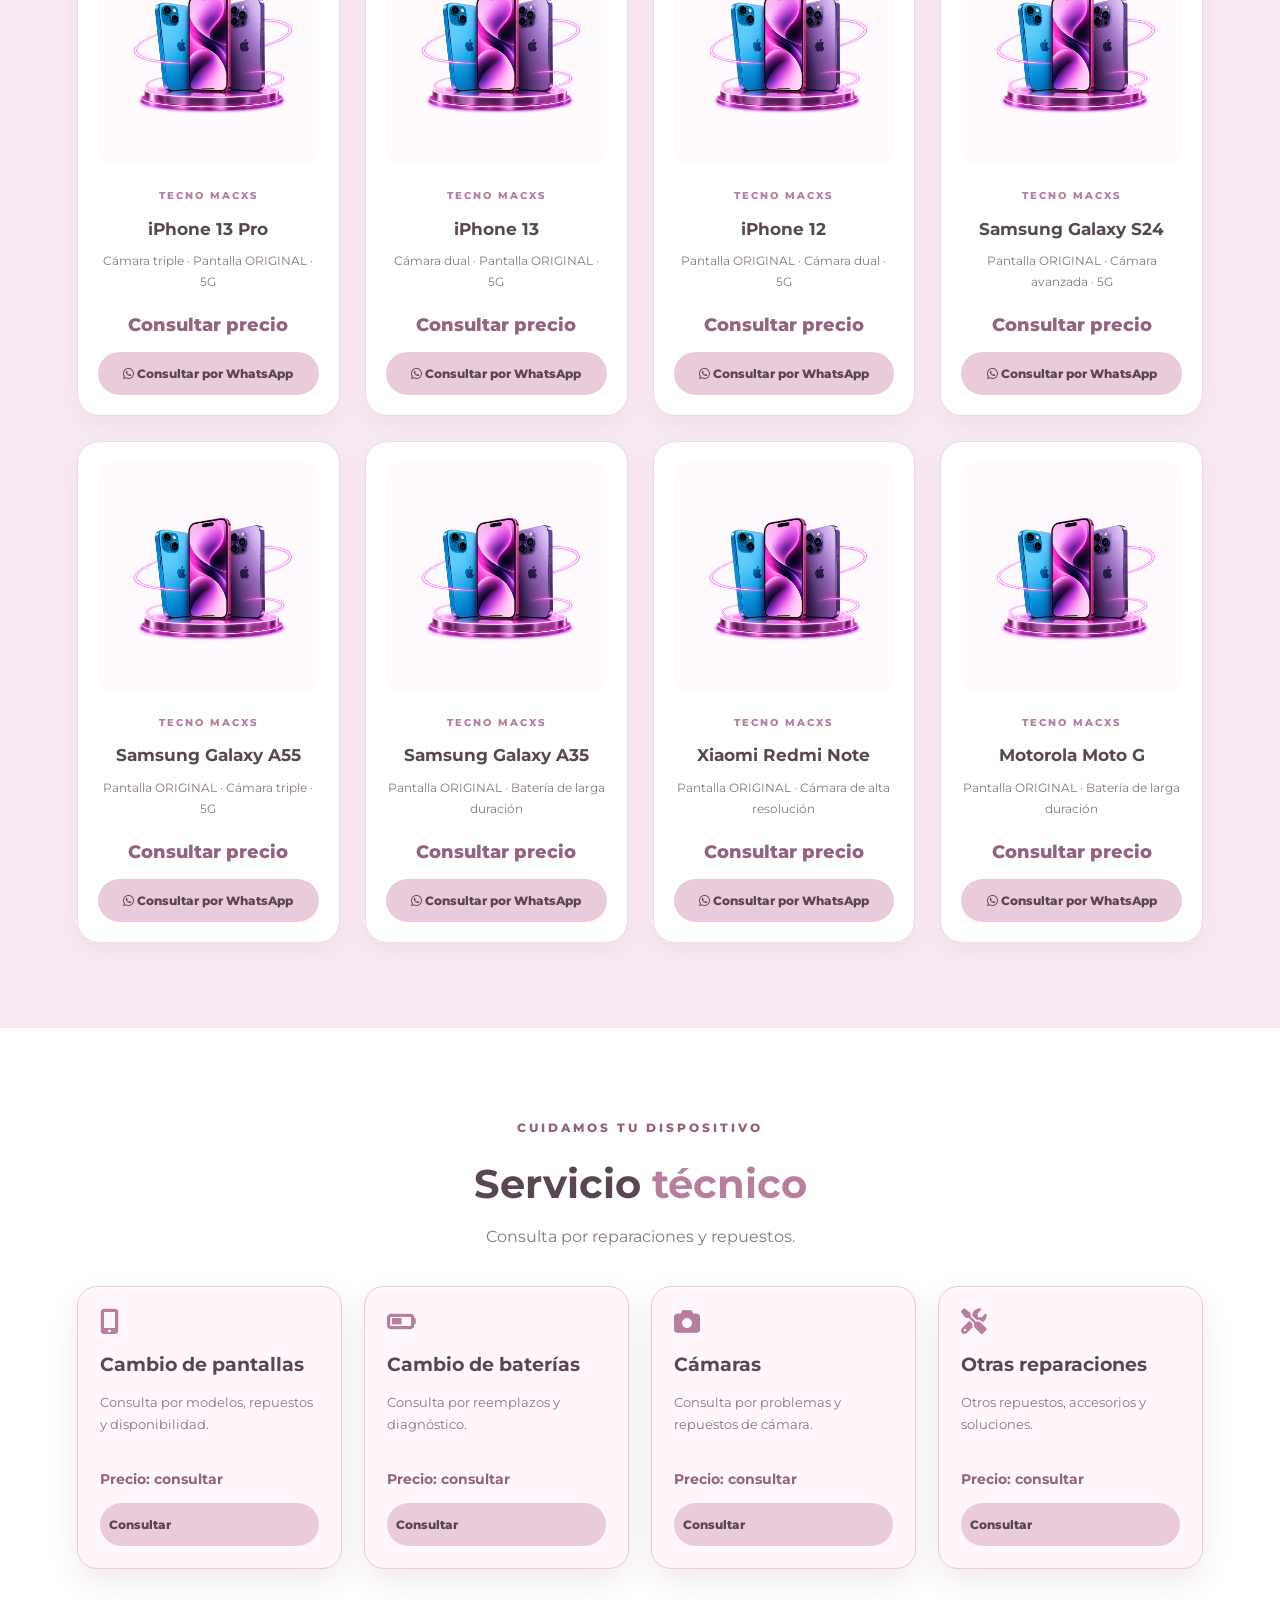
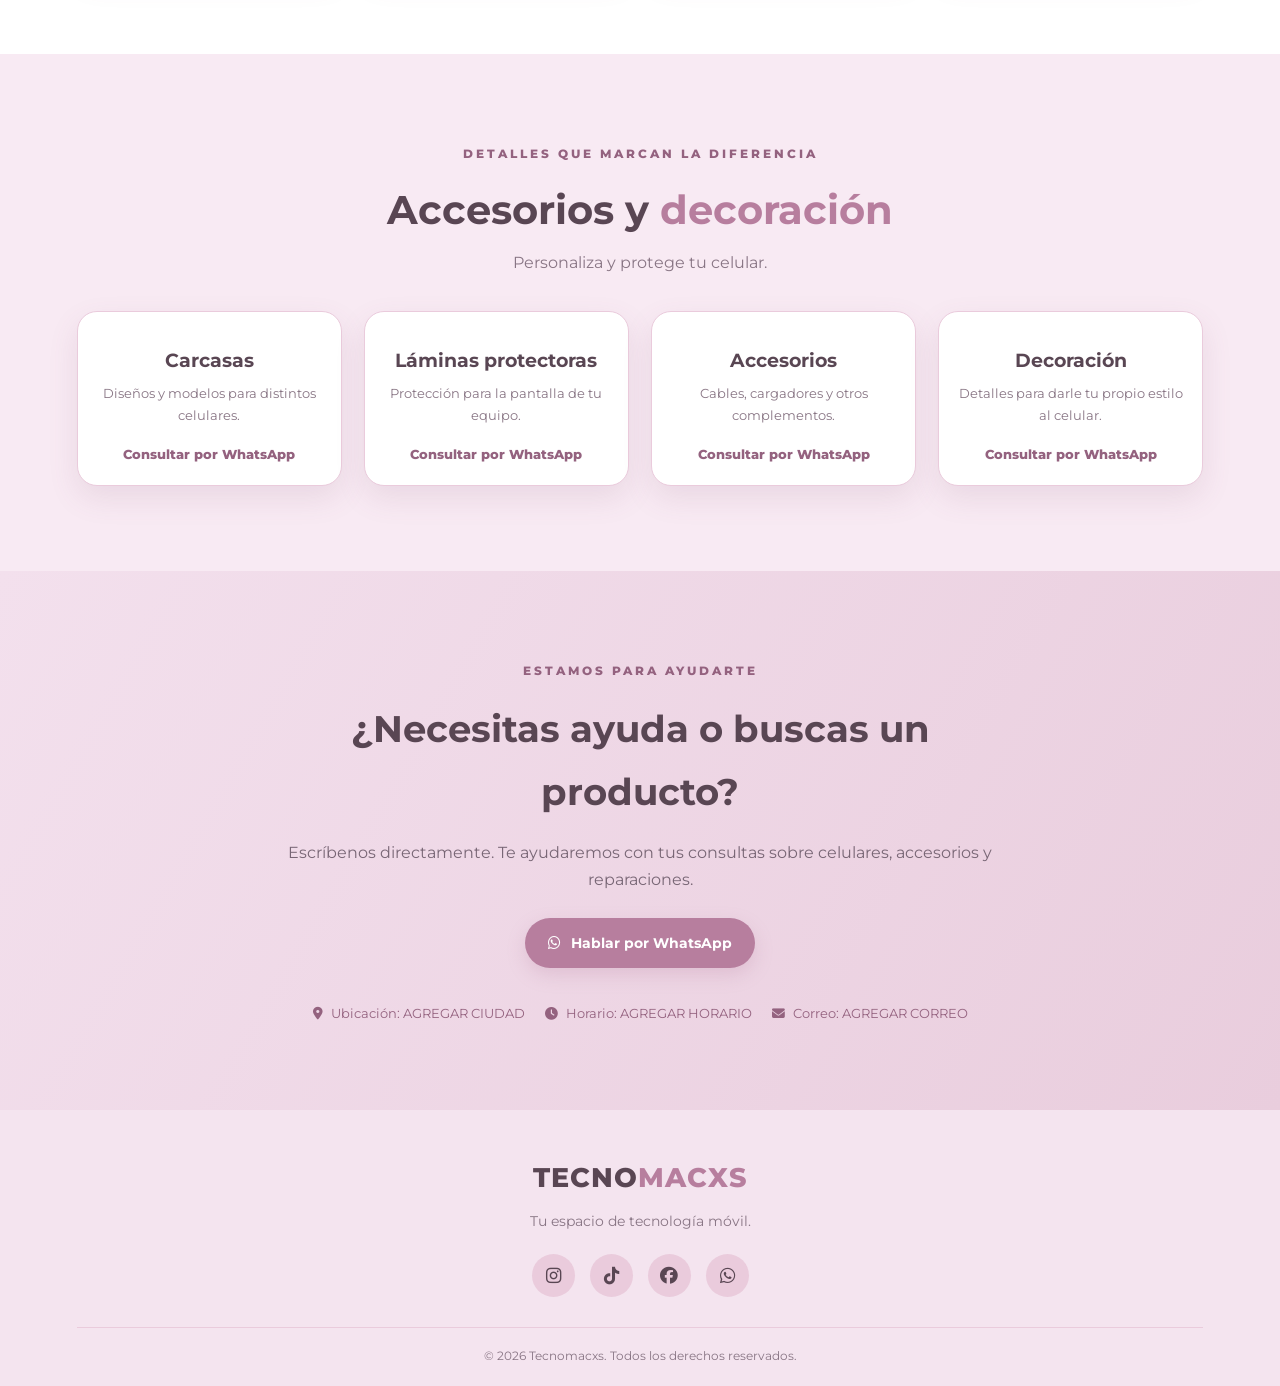
==== commit e8779882: "Fix GitHub Pages deployment" ====
--- a/index.html
+++ b/index.html
@@ -9,7 +9,7 @@
     <meta name="description" content="Celulares, accesorios y servicio técnico en Tecnomacxs.">
 
     <!-- CSS -->
-    <link rel="stylesheet" href="../css/index.css">
+    <link rel="stylesheet" href="css/index.css">
 
     <!-- Fuentes e iconos -->
     <link rel="preconnect" href="https://fonts.googleapis.com">
@@ -93,7 +93,7 @@
 
     <div class="hero-image">
         <img
-            src="../img/celulares.escenario.png"
+            src="img/celulares.escenario.png"
             alt="Celulares de Tecnomacxs"
             class="hero-phones"
         >
@@ -175,7 +175,7 @@
     <div class="service-grid">
 
         <article class="service-card">
-            <img src="../img/servicio-pantalla.jpg"
+            <img src="img/servicio-pantalla.jpg"
                  alt="Cambio de pantalla"
                  onerror="this.style.display='none'">
 
@@ -190,7 +190,7 @@
         </article>
 
         <article class="service-card">
-            <img src="../img/servicio-bateria.jpg"
+            <img src="img/servicio-bateria.jpg"
                  alt="Cambio de batería"
                  onerror="this.style.display='none'">
 
@@ -205,7 +205,7 @@
         </article>
 
         <article class="service-card">
-            <img src="../img/servicio-camara.jpg"
+            <img src="img/servicio-camara.jpg"
                  alt="Reparación de cámara"
                  onerror="this.style.display='none'">
 
@@ -220,7 +220,7 @@
         </article>
 
         <article class="service-card">
-            <img src="../img/servicio-reparacion.jpg"
+            <img src="img/servicio-reparacion.jpg"
                  alt="Otros servicios técnicos"
                  onerror="this.style.display='none'">
 
@@ -251,7 +251,7 @@
     <div class="accessory-grid">
 
         <article class="accessory-card">
-            <img src="../img/carcasas.jpg"
+            <img src="img/carcasas.jpg"
                  alt="Carcasas para celulares"
                  onerror="this.style.display='none'">
             <h3>Carcasas</h3>
@@ -261,7 +261,7 @@
         </article>
 
         <article class="accessory-card">
-            <img src="../img/laminas.jpg"
+            <img src="img/laminas.jpg"
                  alt="Láminas protectoras"
                  onerror="this.style.display='none'">
             <h3>Láminas protectoras</h3>
@@ -271,7 +271,7 @@
         </article>
 
         <article class="accessory-card">
-            <img src="../img/accesorios.jpg"
+            <img src="img/accesorios.jpg"
                  alt="Accesorios para celulares"
                  onerror="this.style.display='none'">
             <h3>Accesorios</h3>
@@ -281,7 +281,7 @@
         </article>
 
         <article class="accessory-card">
-            <img src="../img/decoracion.jpg"
+            <img src="img/decoracion.jpg"
                  alt="Decoración para celulares"
                  onerror="this.style.display='none'">
             <h3>Decoración</h3>
@@ -416,9 +416,10 @@
 
             tarjeta.innerHTML = `
                 <div class="product-image">
-                    <img src="../img/${celular.imagen}"
+                    <img src="img/${celular.imagen}"
                          alt="${celular.modelo}"
-                         loading="lazy">
+                        loading="lazy"
+                        onerror="this.onerror=null; this.src='img/celulares.escenario.png'">
                 </div>
 
                 <div class="product-info">
